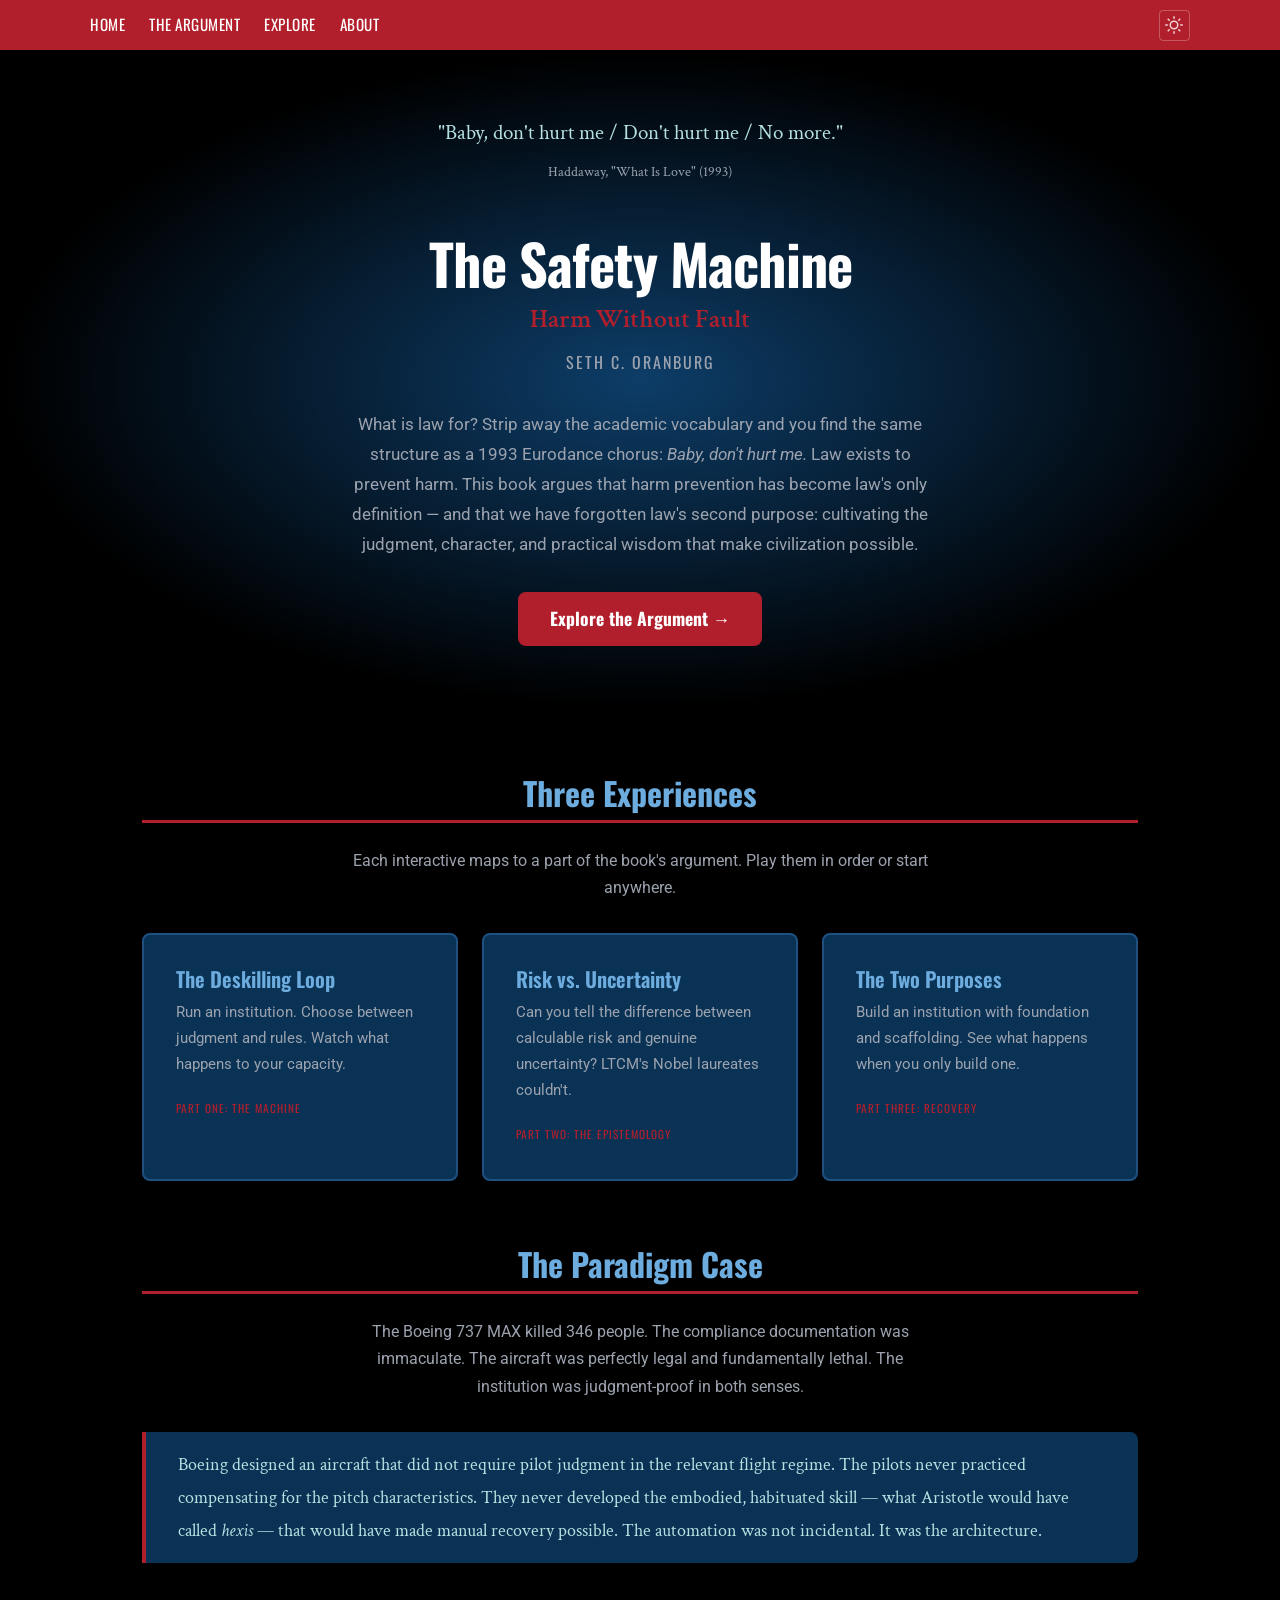
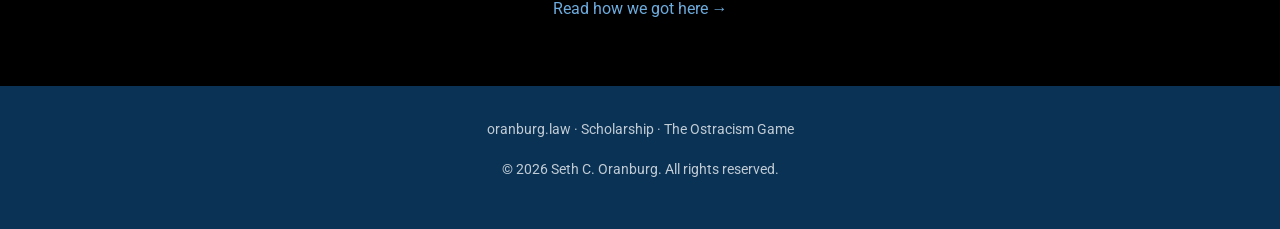
==== index.html @ 1fa15522 "Build The Safety Machine companion site: 4 pages + Deskilling Loop game Complete static site built o" ====
<!DOCTYPE html>
<html lang="en" data-theme="dark">
<head>
  <meta charset="UTF-8">
  <meta name="viewport" content="width=device-width, initial-scale=1.0">
  <title>The Safety Machine — Harm Without Fault</title>
  <meta name="description" content="Companion site for The Safety Machine by Seth C. Oranburg. An interactive experience exploring how institutions engineered out judgment.">
  <link rel="preconnect" href="https://fonts.googleapis.com">
  <link rel="preconnect" href="https://fonts.gstatic.com" crossorigin>
  <link href="https://fonts.googleapis.com/css2?family=Crimson+Text:ital,wght@0,400;0,600;0,700;1,400;1,600;1,700&family=Oswald:wght@200..700&family=Roboto+Mono:ital,wght@0,100..700;1,100..700&family=Roboto:ital,wght@0,100..900;1,100..900&display=swap" rel="stylesheet">
  <link rel="stylesheet" href="/assets/css/oranburg-style.css">
  <link rel="stylesheet" href="/assets/css/site.css">
  <script>
    (function () {
      try {
        var theme = localStorage.getItem('theme');
        if (theme === 'light' || theme === 'dark') {
          document.documentElement.setAttribute('data-theme', theme);
        } else {
          document.documentElement.setAttribute('data-theme', 'dark');
        }
      } catch(e) {
        document.documentElement.setAttribute('data-theme', 'dark');
      }
    })();
  </script>
</head>
<body>

  <nav class="site-nav">
    <ul>
      <li><a href="/">Home</a></li>
      <li><a href="/argument/">The Argument</a></li>
      <li><a href="/explore/">Explore</a></li>
      <li><a href="/about/">About</a></li>
      <li>
        <button class="theme-toggle" onclick="toggleTheme()" aria-label="Switch to light mode">
          <svg class="icon-sun" width="18" height="18" viewBox="0 0 24 24" fill="none" stroke="currentColor" stroke-width="2" stroke-linecap="round" stroke-linejoin="round"><circle cx="12" cy="12" r="5"/><line x1="12" y1="1" x2="12" y2="3"/><line x1="12" y1="21" x2="12" y2="23"/><line x1="4.22" y1="4.22" x2="5.64" y2="5.64"/><line x1="18.36" y1="18.36" x2="19.78" y2="19.78"/><line x1="1" y1="12" x2="3" y2="12"/><line x1="21" y1="12" x2="23" y2="12"/><line x1="4.22" y1="19.78" x2="5.64" y2="18.36"/><line x1="18.36" y1="5.64" x2="19.78" y2="4.22"/></svg>
          <svg class="icon-moon" width="18" height="18" viewBox="0 0 24 24" fill="none" stroke="currentColor" stroke-width="2" stroke-linecap="round" stroke-linejoin="round"><path d="M21 12.79A9 9 0 1 1 11.21 3 7 7 0 0 0 21 12.79z"/></svg>
        </button>
      </li>
    </ul>
  </nav>

  <header class="hero">
    <div class="hero-inner">
      <blockquote class="hero-epigraph">
        "Baby, don't hurt me / Don't hurt me / No more."
        <cite>Haddaway, "What Is Love" (1993)</cite>
      </blockquote>
      <h1>The Safety Machine</h1>
      <p class="hero-subtitle">Harm Without Fault</p>
      <p class="hero-author">Seth C. Oranburg</p>
      <p class="hero-thesis">What is law for? Strip away the academic vocabulary and you find the same structure as a 1993 Eurodance chorus: <em>Baby, don't hurt me.</em> Law exists to prevent harm. This book argues that harm prevention has become law's only definition &mdash; and that we have forgotten law's second purpose: cultivating the judgment, character, and practical wisdom that make civilization possible.</p>
      <a href="/argument/" class="hero-cta">Explore the Argument &rarr;</a>
    </div>
  </header>

  <main class="site-content">
    <section class="home-section">
      <h2>Three Experiences</h2>
      <p>Each interactive maps to a part of the book's argument. Play them in order or start anywhere.</p>
      <div class="experience-grid">
        <a href="/explore/#deskilling" class="experience-card">
          <h3>The Deskilling Loop</h3>
          <p>Run an institution. Choose between judgment and rules. Watch what happens to your capacity.</p>
          <span class="experience-tag">Part One: The Machine</span>
        </a>
        <a href="/explore/#risk-uncertainty" class="experience-card">
          <h3>Risk vs. Uncertainty</h3>
          <p>Can you tell the difference between calculable risk and genuine uncertainty? LTCM's Nobel laureates couldn't.</p>
          <span class="experience-tag">Part Two: The Epistemology</span>
        </a>
        <a href="/explore/#two-purposes" class="experience-card">
          <h3>The Two Purposes</h3>
          <p>Build an institution with foundation and scaffolding. See what happens when you only build one.</p>
          <span class="experience-tag">Part Three: Recovery</span>
        </a>
      </div>
    </section>

    <section class="home-section">
      <h2>The Paradigm Case</h2>
      <p>The Boeing 737 MAX killed 346 people. The compliance documentation was immaculate. The aircraft was perfectly legal and fundamentally lethal. The institution was judgment-proof in both senses.</p>
      <blockquote>
        Boeing designed an aircraft that did not require pilot judgment in the relevant flight regime. The pilots never practiced compensating for the pitch characteristics. They never developed the embodied, habituated skill &mdash; what Aristotle would have called <em>hexis</em> &mdash; that would have made manual recovery possible. The automation was not incidental. It was the architecture.
      </blockquote>
      <p><a href="/argument/">Read how we got here &rarr;</a></p>
    </section>
  </main>

  <footer class="site-footer">
    <p><a href="https://oranburg.law">oranburg.law</a> &middot; <a href="https://oranburg.law/scholarship/">Scholarship</a> &middot; <a href="https://oranburg.law/demos/ostracism-game/">The Ostracism Game</a></p>
    <p>&copy; 2026 Seth C. Oranburg. All rights reserved.</p>
  </footer>

  <script src="/assets/js/theme.js"></script>
</body>
</html>
---- assets/css/oranburg-style.css ----
/* ==========================================================================
   Oranburg Style — Shared Design Tokens & Base Styles
   Copied from oranburg.github.io/assets/css/site.css
   This file provides the canonical style foundation for all Oranburg sites.
   ========================================================================== */

/* ---------- Design Tokens ---------- */

:root, [data-theme="dark"] {
  --blue-deep:    #0A3255;
  --blue-bright:  #2459A9;
  --blue-light:   #6DACDE;
  --red-deep:     #B21F2C;
  --red-bright:   #E82F35;
  --red-light:    #E96955;
  --yellow:       #FFD65C;
  --teal:         #B5E1E1;

  --bg:           #000000;
  --bg-secondary: #0A3255;
  --bg-soft:      #0D3D68;
  --text:         #FFFFFF;
  --muted:        #9CA3AF;
  --border:       #1E5080;
  --accent:       #6DACDE;
  --accent-2:     #B5E1E1;
  --accent-red:   #B21F2C;

  --font-headline: 'Oswald', sans-serif;
  --font-body:     'Roboto', sans-serif;
  --font-accent:   'Crimson Text', serif;
  --font-mono:     'Roboto Mono', 'Consolas', 'Courier New', monospace;

  --max-width:     1100px;
  --radius-sm:     4px;
  --radius-md:     8px;
  --radius-pill:   999px;

  --space-xs:  0.25rem;
  --space-sm:  0.5rem;
  --space-md:  1rem;
  --space-lg:  1.5rem;
  --space-xl:  2rem;
  --space-2xl: 3rem;
  --space-3xl: 4rem;
}

[data-theme="light"] {
  --bg:           #FFFFFF;
  --bg-secondary: #F8F9FA;
  --bg-soft:      #E9ECEF;
  --text:         #000000;
  --muted:        #555555;
  --border:       #D0D8E4;
  --accent:       #2459A9;
  --accent-2:     #B5E1E1;
  --accent-red:   #B21F2C;
}

/* ---------- Reset & Base ---------- */

*, *::before, *::after { box-sizing: border-box; }

body {
  margin: 0;
  font-family: var(--font-body);
  font-size: 1rem;
  line-height: 1.7;
  color: var(--text);
  background: var(--bg);
}

a { color: var(--accent); text-decoration: none; transition: color 0.2s; }
a:hover { color: var(--accent-2); }
img { max-width: 100%; height: auto; display: block; }
p { margin: 0 0 var(--space-md); }

.authority, .literary { font-family: var(--font-accent); }

/* ---------- Typography ---------- */

h1 {
  font-family: var(--font-headline);
  font-size: 2.5rem;
  font-weight: 700;
  line-height: 1.1;
  color: var(--accent);
}

h2 {
  font-family: var(--font-headline);
  font-size: 2rem;
  font-weight: 700;
  line-height: 1.2;
  color: var(--accent);
  margin-bottom: var(--space-lg);
  border-bottom: 3px solid var(--accent-red);
  padding-bottom: var(--space-sm);
}

h3 {
  font-family: var(--font-headline);
  font-size: 1.8rem;
  font-weight: 600;
  line-height: 1.2;
  color: var(--accent-2);
  margin: var(--space-xl) 0 var(--space-md) 0;
}

h4 {
  font-family: var(--font-body);
  font-size: 1.3rem;
  font-weight: 500;
  color: var(--accent-red);
  margin: var(--space-lg) 0 var(--space-sm) 0;
}

blockquote {
  font-family: var(--font-accent);
  font-size: 1.15rem;
  line-height: 1.8;
  color: var(--accent-2);
  border-left: 4px solid var(--accent-red);
  margin: var(--space-xl) 0;
  padding: var(--space-md) var(--space-xl);
  background: var(--bg-secondary);
  border-radius: 0 var(--radius-md) var(--radius-md) 0;
}

/* ---------- Header ---------- */

.site-header {
  background: var(--bg-secondary);
  color: var(--text);
  padding: var(--space-3xl) var(--space-xl);
  text-align: center;
}

.site-title {
  font-family: var(--font-headline);
  font-size: 2.5rem;
  font-weight: 700;
  line-height: 1.1;
  color: var(--text);
  text-decoration: none;
  display: block;
}

.site-title:hover { color: var(--yellow); }

.site-tagline {
  font-family: var(--font-accent);
  font-size: 1.4rem;
  opacity: 0.95;
  margin: 0.6rem 0 0;
}

/* ---------- Navigation ---------- */

.site-nav {
  background-color: var(--red-deep);
  padding: 0.6rem var(--space-md);
  position: sticky;
  top: 0;
  z-index: 100;
  box-shadow: 0 2px 5px rgba(0, 0, 0, 0.3);
}

.site-nav ul {
  list-style: none;
  margin: 0 auto;
  padding: 0;
  display: flex;
  flex-wrap: wrap;
  align-items: center;
  gap: var(--space-xs) var(--space-lg);
  max-width: var(--max-width);
  justify-content: center;
}

.site-nav li:last-child { margin-left: auto; }

.site-nav a {
  color: #FFFFFF;
  text-decoration: none;
  font-family: var(--font-headline);
  font-size: 0.95rem;
  text-transform: uppercase;
  letter-spacing: 0.5px;
  padding: var(--space-xs) 0;
  border-bottom: 2px solid transparent;
  transition: border-color 0.2s, color 0.2s;
}

.site-nav a:hover, .site-nav a:focus-visible, .site-nav a[aria-current="page"] {
  color: var(--yellow);
  border-bottom-color: var(--yellow);
}

/* ---------- Theme Toggle ---------- */

.theme-toggle {
  background: transparent;
  border: 1px solid rgba(255, 255, 255, 0.25);
  border-radius: var(--radius-sm);
  padding: 0.35rem;
  cursor: pointer;
  display: flex;
  align-items: center;
  justify-content: center;
  color: rgba(255, 255, 255, 0.8);
  transition: border-color 0.2s, color 0.2s;
}

.theme-toggle:hover, .theme-toggle:focus-visible {
  border-color: var(--yellow);
  color: var(--yellow);
}

[data-theme="dark"] .theme-toggle .icon-moon { display: none; }
[data-theme="dark"] .theme-toggle .icon-sun  { display: block; }
[data-theme="light"] .theme-toggle .icon-sun  { display: none; }
[data-theme="light"] .theme-toggle .icon-moon { display: block; }

/* ---------- Main Content ---------- */

.site-content {
  max-width: var(--max-width);
  margin: var(--space-xl) auto;
  padding: 0 1.25rem;
}

/* ---------- Footer ---------- */

.site-footer {
  background: var(--blue-deep);
  color: rgba(255, 255, 255, 0.75);
  text-align: center;
  padding: var(--space-xl) var(--space-md);
  font-size: 0.85rem;
  margin-top: var(--space-2xl);
}

.site-footer a {
  color: rgba(255, 255, 255, 0.75);
  transition: color 0.2s;
}

.site-footer a:hover { color: var(--yellow); }

/* ---------- Responsive ---------- */

@media (max-width: 600px) {
  .site-header { padding: 2.5rem 1.25rem; }
  .site-title { font-size: 1.75rem; }
  h1 { font-size: 2rem; }
}
---- assets/css/site.css ----
/* ==========================================================================
   The Safety Machine — Site-Specific Styles
   Built on top of oranburg-style.css (shared design tokens)
   ========================================================================== */

/* ---------- Hero ---------- */

.hero {
  text-align: center;
  padding: var(--space-3xl) var(--space-xl);
  background: radial-gradient(ellipse at center, var(--bg-soft) 0%, var(--bg) 70%);
}

.hero-inner {
  max-width: 720px;
  margin: 0 auto;
}

.hero-epigraph {
  font-size: 1.3rem;
  border-left: none;
  background: none;
  padding: 0;
  margin: 0 0 var(--space-2xl);
  color: var(--accent-2);
  text-align: center;
}

.hero-epigraph cite {
  display: block;
  font-size: 0.85rem;
  color: var(--muted);
  margin-top: var(--space-sm);
  font-style: normal;
}

.hero h1 {
  font-size: 3.5rem;
  color: var(--text);
  margin: 0 0 var(--space-xs);
  letter-spacing: -1px;
}

.hero-subtitle {
  font-family: var(--font-accent);
  font-size: 1.6rem;
  color: var(--accent-red);
  font-weight: 600;
  margin: 0 0 var(--space-sm);
}

.hero-author {
  font-family: var(--font-headline);
  font-size: 1rem;
  color: var(--muted);
  text-transform: uppercase;
  letter-spacing: 2px;
  margin: 0 0 var(--space-xl);
}

.hero-thesis {
  font-size: 1.05rem;
  line-height: 1.8;
  color: var(--muted);
  max-width: 600px;
  margin: 0 auto var(--space-xl);
}

.hero-cta {
  display: inline-block;
  background: var(--red-deep);
  color: #FFFFFF;
  padding: 0.75rem 2rem;
  border-radius: var(--radius-md);
  font-family: var(--font-headline);
  font-size: 1.1rem;
  font-weight: 700;
  text-decoration: none;
  transition: transform 0.2s, box-shadow 0.2s;
}

.hero-cta:hover {
  transform: translateY(-2px);
  box-shadow: 0 4px 16px rgba(178, 31, 44, 0.4);
  color: #FFFFFF;
}

/* ---------- Home Sections ---------- */

.home-section {
  max-width: var(--max-width);
  margin: var(--space-3xl) auto;
  padding: 0 var(--space-xl);
}

.home-section h2 {
  text-align: center;
}

.home-section > p {
  text-align: center;
  color: var(--muted);
  max-width: 600px;
  margin: 0 auto var(--space-xl);
}

/* ---------- Experience Cards ---------- */

.experience-grid {
  display: grid;
  grid-template-columns: repeat(auto-fit, minmax(280px, 1fr));
  gap: var(--space-lg);
  margin: var(--space-xl) 0;
}

.experience-card {
  display: block;
  background: var(--bg-secondary);
  border: 2px solid var(--border);
  border-radius: var(--radius-md);
  padding: var(--space-xl);
  text-decoration: none;
  color: var(--text);
  transition: border-color 0.2s, transform 0.2s, box-shadow 0.2s;
}

.experience-card:hover {
  border-color: var(--accent);
  transform: translateY(-4px);
  box-shadow: 0 6px 24px rgba(0, 0, 0, 0.3);
  color: var(--text);
}

.experience-card h3 {
  color: var(--accent);
  margin: 0 0 var(--space-sm);
  font-size: 1.3rem;
}

.experience-card p {
  color: var(--muted);
  font-size: 0.95rem;
  margin: 0 0 var(--space-md);
}

.experience-tag {
  font-family: var(--font-headline);
  font-size: 0.7rem;
  text-transform: uppercase;
  letter-spacing: 1px;
  color: var(--accent-red);
}

/* ---------- Argument Page ---------- */

.argument-part {
  max-width: 720px;
  margin: var(--space-3xl) auto;
  padding: 0 var(--space-xl);
}

.argument-part h2 {
  text-align: left;
}

.part-label {
  font-family: var(--font-headline);
  font-size: 0.75rem;
  text-transform: uppercase;
  letter-spacing: 2px;
  color: var(--accent-red);
  margin: 0 0 var(--space-xs);
  display: block;
}

.argument-part p {
  line-height: 1.8;
}

.argument-cta {
  display: inline-block;
  margin-top: var(--space-md);
  color: var(--accent);
  font-family: var(--font-headline);
  font-size: 0.9rem;
}

/* ---------- Responsive ---------- */

@media (max-width: 600px) {
  .hero h1 { font-size: 2.5rem; }
  .hero-subtitle { font-size: 1.2rem; }
  .hero-epigraph { font-size: 1.1rem; }
}
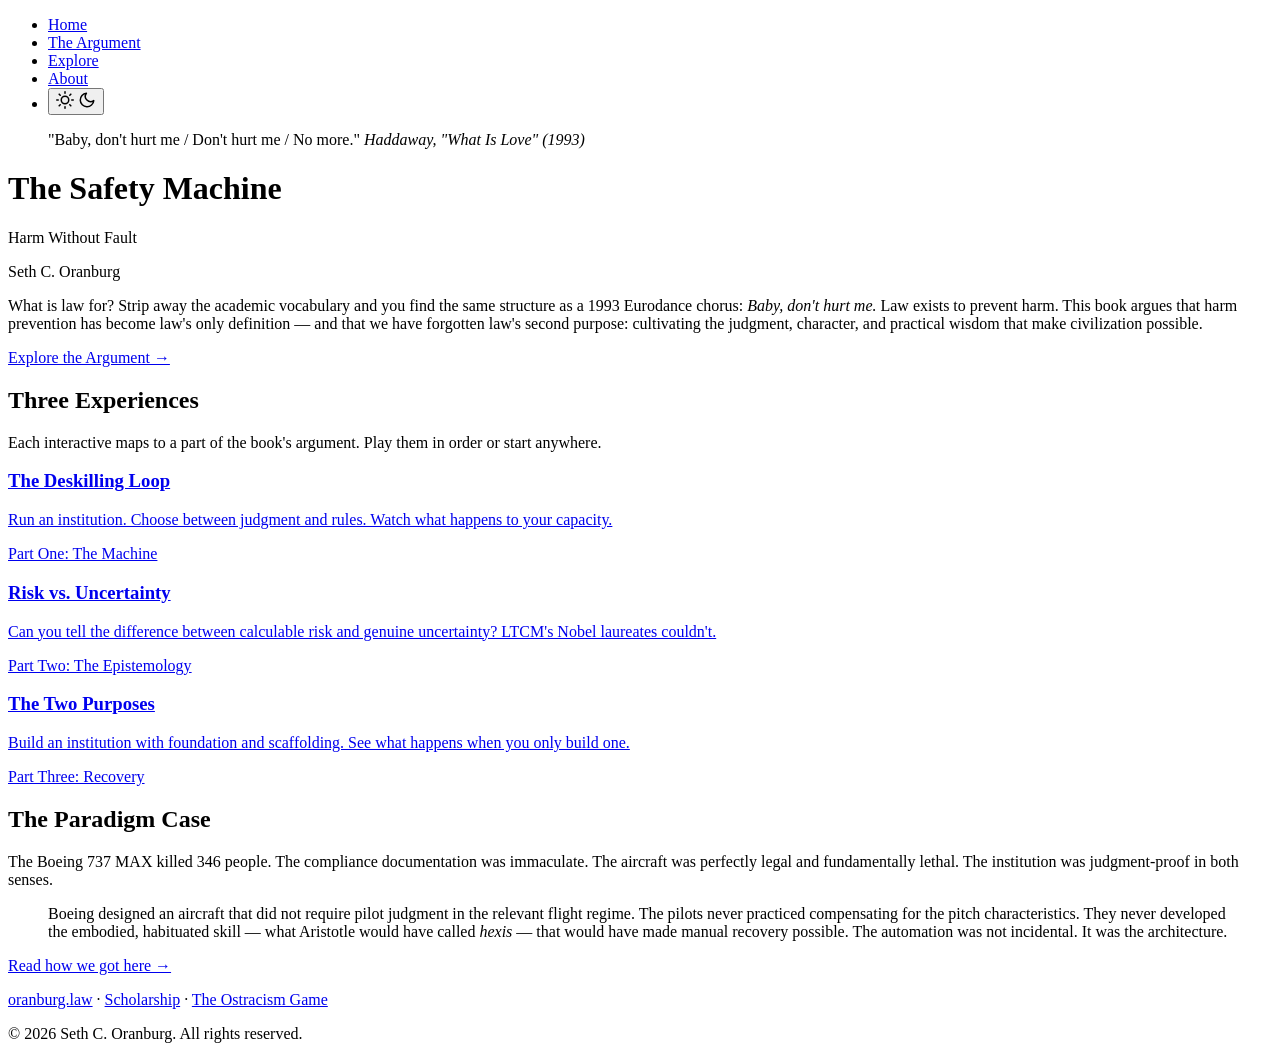
==== commit 2c3933c3: "Fix asset paths for GitHub Pages project site deployment All absolute paths (/assets/, /argument/, e" ====
--- a/index.html
+++ b/index.html
@@ -8,8 +8,8 @@
   <link rel="preconnect" href="https://fonts.googleapis.com">
   <link rel="preconnect" href="https://fonts.gstatic.com" crossorigin>
   <link href="https://fonts.googleapis.com/css2?family=Crimson+Text:ital,wght@0,400;0,600;0,700;1,400;1,600;1,700&family=Oswald:wght@200..700&family=Roboto+Mono:ital,wght@0,100..700;1,100..700&family=Roboto:ital,wght@0,100..900;1,100..900&display=swap" rel="stylesheet">
-  <link rel="stylesheet" href="/assets/css/oranburg-style.css">
-  <link rel="stylesheet" href="/assets/css/site.css">
+  <link rel="stylesheet" href="/safety-machine/assets/css/oranburg-style.css">
+  <link rel="stylesheet" href="/safety-machine/assets/css/site.css">
   <script>
     (function () {
       try {
@@ -30,9 +30,9 @@
   <nav class="site-nav">
     <ul>
       <li><a href="/">Home</a></li>
-      <li><a href="/argument/">The Argument</a></li>
-      <li><a href="/explore/">Explore</a></li>
-      <li><a href="/about/">About</a></li>
+      <li><a href="/safety-machine/argument/">The Argument</a></li>
+      <li><a href="/safety-machine/explore/">Explore</a></li>
+      <li><a href="/safety-machine/about/">About</a></li>
       <li>
         <button class="theme-toggle" onclick="toggleTheme()" aria-label="Switch to light mode">
           <svg class="icon-sun" width="18" height="18" viewBox="0 0 24 24" fill="none" stroke="currentColor" stroke-width="2" stroke-linecap="round" stroke-linejoin="round"><circle cx="12" cy="12" r="5"/><line x1="12" y1="1" x2="12" y2="3"/><line x1="12" y1="21" x2="12" y2="23"/><line x1="4.22" y1="4.22" x2="5.64" y2="5.64"/><line x1="18.36" y1="18.36" x2="19.78" y2="19.78"/><line x1="1" y1="12" x2="3" y2="12"/><line x1="21" y1="12" x2="23" y2="12"/><line x1="4.22" y1="19.78" x2="5.64" y2="18.36"/><line x1="18.36" y1="5.64" x2="19.78" y2="4.22"/></svg>
@@ -52,7 +52,7 @@
       <p class="hero-subtitle">Harm Without Fault</p>
       <p class="hero-author">Seth C. Oranburg</p>
       <p class="hero-thesis">What is law for? Strip away the academic vocabulary and you find the same structure as a 1993 Eurodance chorus: <em>Baby, don't hurt me.</em> Law exists to prevent harm. This book argues that harm prevention has become law's only definition &mdash; and that we have forgotten law's second purpose: cultivating the judgment, character, and practical wisdom that make civilization possible.</p>
-      <a href="/argument/" class="hero-cta">Explore the Argument &rarr;</a>
+      <a href="/safety-machine/argument/" class="hero-cta">Explore the Argument &rarr;</a>
     </div>
   </header>
 
@@ -61,17 +61,17 @@
       <h2>Three Experiences</h2>
       <p>Each interactive maps to a part of the book's argument. Play them in order or start anywhere.</p>
       <div class="experience-grid">
-        <a href="/explore/#deskilling" class="experience-card">
+        <a href="/safety-machine/explore/#deskilling" class="experience-card">
           <h3>The Deskilling Loop</h3>
           <p>Run an institution. Choose between judgment and rules. Watch what happens to your capacity.</p>
           <span class="experience-tag">Part One: The Machine</span>
         </a>
-        <a href="/explore/#risk-uncertainty" class="experience-card">
+        <a href="/safety-machine/explore/#risk-uncertainty" class="experience-card">
           <h3>Risk vs. Uncertainty</h3>
           <p>Can you tell the difference between calculable risk and genuine uncertainty? LTCM's Nobel laureates couldn't.</p>
           <span class="experience-tag">Part Two: The Epistemology</span>
         </a>
-        <a href="/explore/#two-purposes" class="experience-card">
+        <a href="/safety-machine/explore/#two-purposes" class="experience-card">
           <h3>The Two Purposes</h3>
           <p>Build an institution with foundation and scaffolding. See what happens when you only build one.</p>
           <span class="experience-tag">Part Three: Recovery</span>
@@ -85,7 +85,7 @@
       <blockquote>
         Boeing designed an aircraft that did not require pilot judgment in the relevant flight regime. The pilots never practiced compensating for the pitch characteristics. They never developed the embodied, habituated skill &mdash; what Aristotle would have called <em>hexis</em> &mdash; that would have made manual recovery possible. The automation was not incidental. It was the architecture.
       </blockquote>
-      <p><a href="/argument/">Read how we got here &rarr;</a></p>
+      <p><a href="/safety-machine/argument/">Read how we got here &rarr;</a></p>
     </section>
   </main>
 
@@ -94,6 +94,6 @@
     <p>&copy; 2026 Seth C. Oranburg. All rights reserved.</p>
   </footer>
 
-  <script src="/assets/js/theme.js"></script>
+  <script src="/safety-machine/assets/js/theme.js"></script>
 </body>
 </html>
